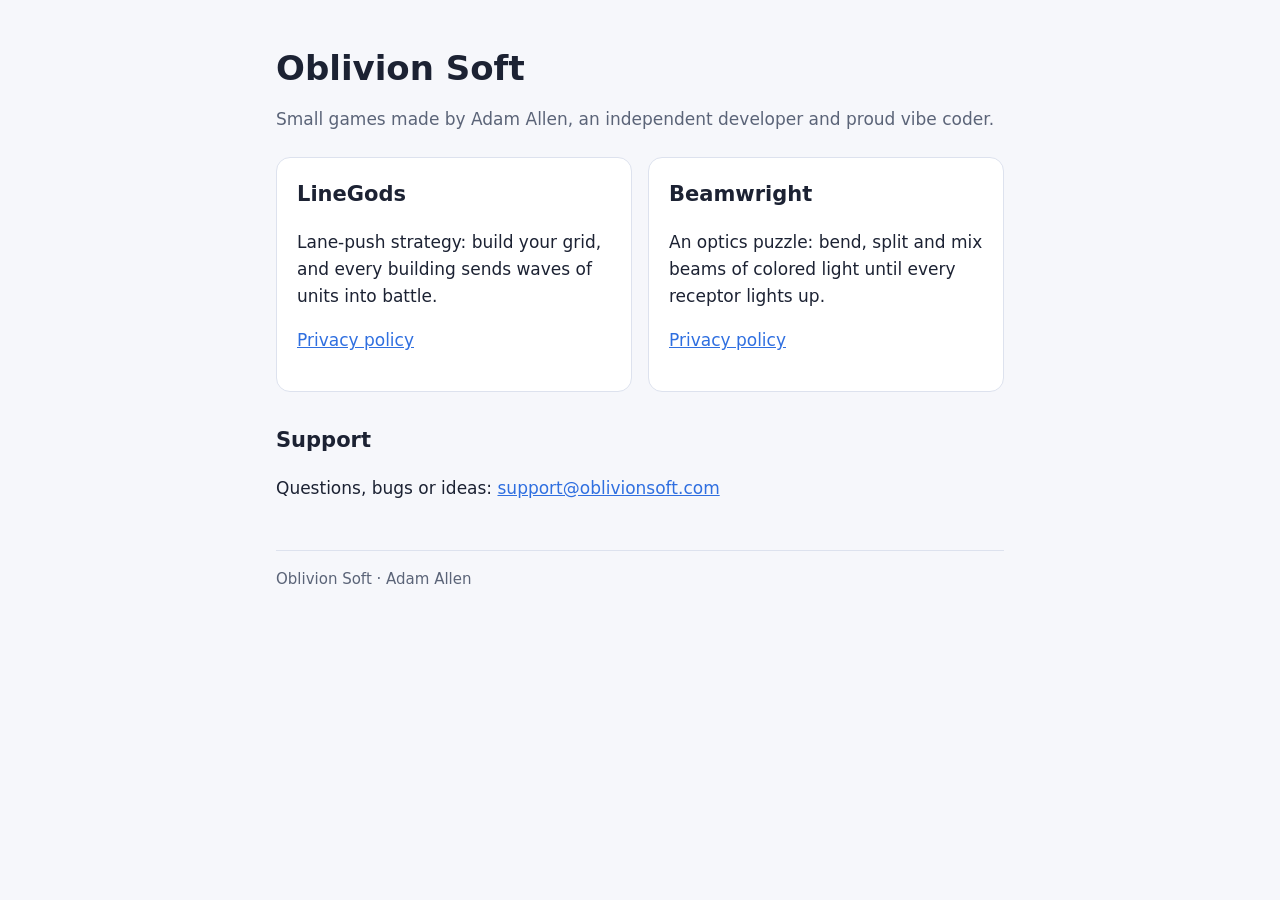
==== index.html @ 998c7f30 "Add Oblivion Soft home page and privacy policies Privacy policies for LineGods and Beamwright for Go" ====
<!doctype html>
<html lang="en">
<head>
  <meta charset="utf-8">
  <meta name="viewport" content="width=device-width, initial-scale=1">
  <title>Oblivion Soft</title>
  <meta name="description" content="Small games made by Adam Allen.">
  <link rel="stylesheet" href="style.css">
</head>
<body>
<main>
  <h1>Oblivion Soft</h1>
  <p class="muted">Small games made by Adam Allen, an independent developer and proud vibe coder.</p>

  <div class="games">
    <section class="game">
      <h2>LineGods</h2>
      <p>Lane-push strategy: build your grid, and every building sends waves of units into battle.</p>
      <p><a href="linegods/privacy/">Privacy policy</a></p>
    </section>
    <section class="game">
      <h2>Beamwright</h2>
      <p>An optics puzzle: bend, split and mix beams of colored light until every receptor lights up.</p>
      <p><a href="beamwright/privacy/">Privacy policy</a></p>
    </section>
  </div>

  <h2>Support</h2>
  <p>Questions, bugs or ideas: <a href="mailto:support@oblivionsoft.com">support@oblivionsoft.com</a></p>

  <footer>Oblivion Soft &middot; Adam Allen</footer>
</main>
</body>
</html>
---- style.css ----
:root {
  --bg: #f6f7fb;
  --card: #ffffff;
  --text: #1c2233;
  --muted: #5b6478;
  --accent: #2f6fe0;
  --line: #dde2ee;
}

@media (prefers-color-scheme: dark) {
  :root {
    --bg: #070a12;
    --card: #0e1422;
    --text: #e3eaf8;
    --muted: #8e9ab4;
    --accent: #7cc4ff;
    --line: #1e2940;
  }
}

* { box-sizing: border-box; }

body {
  margin: 0;
  background: var(--bg);
  color: var(--text);
  font: 17px/1.6 system-ui, -apple-system, "Segoe UI", Roboto, sans-serif;
}

main {
  max-width: 760px;
  margin: 0 auto;
  padding: 40px 16px 64px;
}

header { margin-bottom: 28px; }
header a { color: var(--muted); text-decoration: none; font-size: 15px; }
header a:hover { color: var(--accent); }

h1 { font-size: 34px; line-height: 1.2; margin: 8px 0 4px; }
h2 { font-size: 21px; margin: 32px 0 8px; }
p, li { color: var(--text); }
.muted { color: var(--muted); }
a { color: var(--accent); }

.games {
  display: grid;
  gap: 16px;
  grid-template-columns: repeat(auto-fit, minmax(240px, 1fr));
  margin: 24px 0;
}

.game {
  background: var(--card);
  border: 1px solid var(--line);
  border-radius: 14px;
  padding: 20px;
}

.game h2 { margin-top: 0; }

footer {
  margin-top: 48px;
  padding-top: 16px;
  border-top: 1px solid var(--line);
  color: var(--muted);
  font-size: 15px;
}
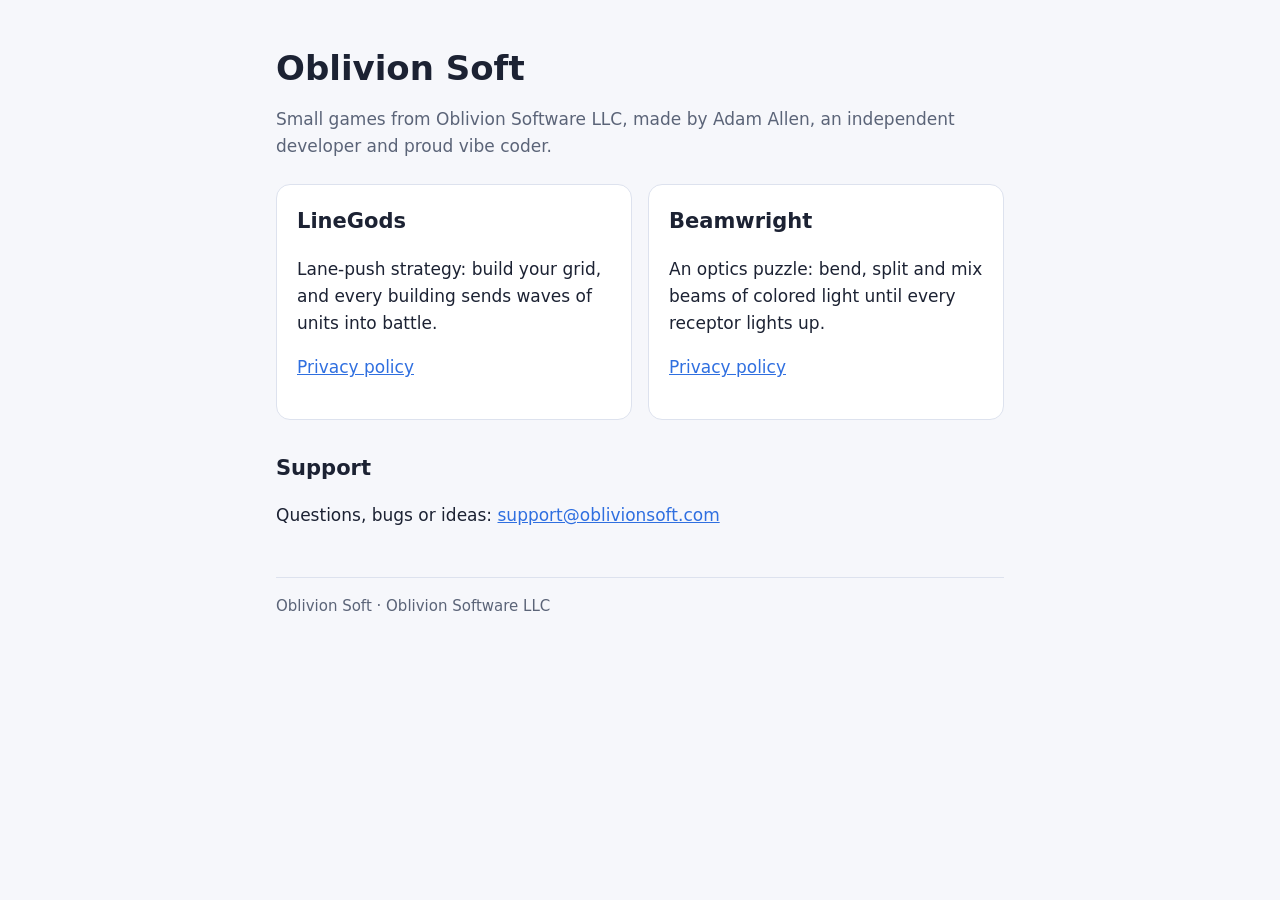
==== commit abca480b: "Name Oblivion Software LLC as the developer The LLC is active again (Idaho file 4634542), so the hom" ====
--- a/index.html
+++ b/index.html
@@ -4,13 +4,13 @@
   <meta charset="utf-8">
   <meta name="viewport" content="width=device-width, initial-scale=1">
   <title>Oblivion Soft</title>
-  <meta name="description" content="Small games made by Adam Allen.">
+  <meta name="description" content="Small games by Oblivion Soft (Oblivion Software LLC).">
   <link rel="stylesheet" href="style.css">
 </head>
 <body>
 <main>
   <h1>Oblivion Soft</h1>
-  <p class="muted">Small games made by Adam Allen, an independent developer and proud vibe coder.</p>
+  <p class="muted">Small games from Oblivion Software LLC, made by Adam Allen, an independent developer and proud vibe coder.</p>
 
   <div class="games">
     <section class="game">
@@ -28,7 +28,7 @@
   <h2>Support</h2>
   <p>Questions, bugs or ideas: <a href="mailto:support@oblivionsoft.com">support@oblivionsoft.com</a></p>
 
-  <footer>Oblivion Soft &middot; Adam Allen</footer>
+  <footer>Oblivion Soft &middot; Oblivion Software LLC</footer>
 </main>
 </body>
 </html>
